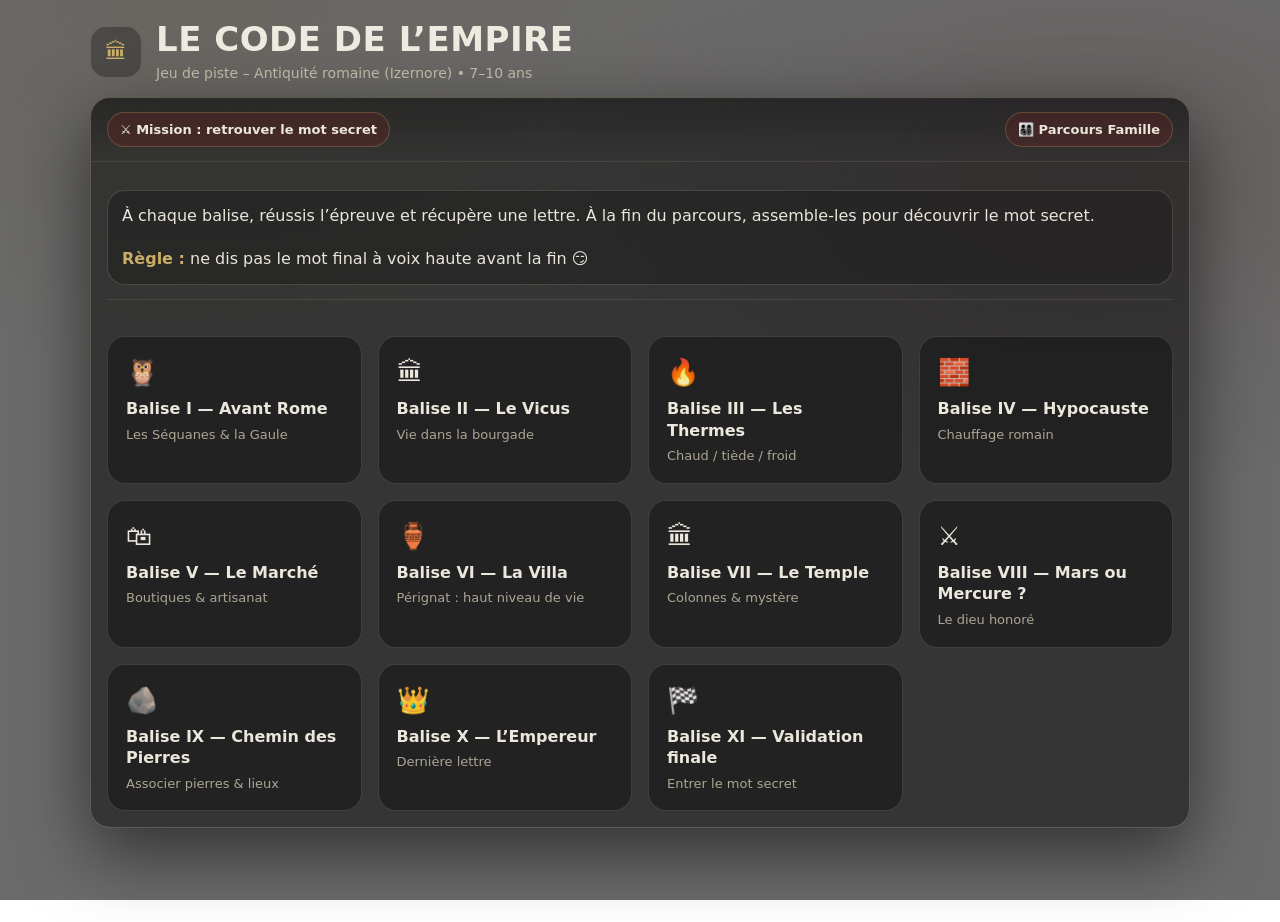
==== index.html @ c2a5b36c "Add files via upload Version 1 jeu de piste Izernore" ====
<!DOCTYPE html>
<html lang="fr">
<head>
<meta charset="UTF-8">
<meta name="viewport" content="width=device-width, initial-scale=1.0">
<title>Le Code de l’Empire — Jeu de piste</title>

<link rel="stylesheet" href="style.css">

</head>

<body class="romanPage">

<div class="wrap">

  <!-- HEADER -->
  <div class="topbar">
    <div class="brand">
      <div class="badge">🏛</div>
      <div>
        <h1>LE CODE DE L’EMPIRE</h1>
        <div class="subtitle">
          Jeu de piste – Antiquité romaine (Izernore) • 7–10 ans
        </div>
      </div>
    </div>
  </div>


  <!-- MISSION CARD -->
  <div class="romanFrame">

    <div class="romanHeader">
      <div class="romanTag">⚔ Mission : retrouver le mot secret</div>
      <div class="romanTag">👨‍👩‍👧‍👦 Parcours Famille</div>
    </div>

    <div class="romanBody">

      <div class="storyCard">
        À chaque balise, réussis l’épreuve et récupère une lettre.
        À la fin du parcours, assemble-les pour découvrir le mot secret.
        <br><br>
        <b>Règle :</b> ne dis pas le mot final à voix haute avant la fin 😏
      </div>

      <div class="hrSoft"></div>

      <!-- GRID BALISES -->
      <div class="baliseGrid">

        <div class="baliseGrid">

  <a href="balise.html?b=1" class="baliseCard"><div class="baliseIcon">🦉</div><div class="baliseTitle">Balise I — Avant Rome</div><div class="baliseDesc">Les Séquanes & la Gaule</div></a>

  <a href="balise.html?b=2" class="baliseCard"><div class="baliseIcon">🏛</div><div class="baliseTitle">Balise II — Le Vicus</div><div class="baliseDesc">Vie dans la bourgade</div></a>

  <a href="balise.html?b=3" class="baliseCard"><div class="baliseIcon">🔥</div><div class="baliseTitle">Balise III — Les Thermes</div><div class="baliseDesc">Chaud / tiède / froid</div></a>

  <a href="balise.html?b=4" class="baliseCard"><div class="baliseIcon">🧱</div><div class="baliseTitle">Balise IV — Hypocauste</div><div class="baliseDesc">Chauffage romain</div></a>

  <a href="balise.html?b=5" class="baliseCard"><div class="baliseIcon">🛍</div><div class="baliseTitle">Balise V — Le Marché</div><div class="baliseDesc">Boutiques & artisanat</div></a>

  <a href="balise.html?b=6" class="baliseCard"><div class="baliseIcon">🏺</div><div class="baliseTitle">Balise VI — La Villa</div><div class="baliseDesc">Pérignat : haut niveau de vie</div></a>

  <a href="balise.html?b=7" class="baliseCard"><div class="baliseIcon">🏛</div><div class="baliseTitle">Balise VII — Le Temple</div><div class="baliseDesc">Colonnes & mystère</div></a>

  <a href="balise.html?b=8" class="baliseCard"><div class="baliseIcon">⚔</div><div class="baliseTitle">Balise VIII — Mars ou Mercure ?</div><div class="baliseDesc">Le dieu honoré</div></a>

  <a href="balise.html?b=9" class="baliseCard"><div class="baliseIcon">🪨</div><div class="baliseTitle">Balise IX — Chemin des Pierres</div><div class="baliseDesc">Associer pierres & lieux</div></a>

  <a href="balise.html?b=10" class="baliseCard"><div class="baliseIcon">👑</div><div class="baliseTitle">Balise X — L’Empereur</div><div class="baliseDesc">Dernière lettre</div></a>

  <a href="balise.html?b=11" class="baliseCard"><div class="baliseIcon">🏁</div><div class="baliseTitle">Balise XI — Validation finale</div><div class="baliseDesc">Entrer le mot secret</div></a>

</div>
        </a>

      </div>

    </div>
  </div>

</div>

</body>
</html>
---- style.css ----
/* =========================================================
   LUD'IZ — Jeu de piste romain (Netlify)
   style.css (COMPLET) — thème parchemin + motifs + UI pro
   Dépendances fichiers :
   - images/bg-parchment.jpg
   - images/motif-grec.png
   ========================================================= */

/* ---------- Reset & base ---------- */
* { box-sizing: border-box; }
html, body { height: 100%; }
body {
  margin: 0;
  font-family: system-ui, -apple-system, Segoe UI, Roboto, Arial, sans-serif;
  line-height: 1.35;
  color: rgba(245, 241, 230, 0.95);
}

/* ---------- Variables ---------- */
:root{
  --text: rgba(245,241,230,.95);
  --muted: rgba(207,199,178,.82);

  --gold: rgba(212,180,106,.95);
  --goldSoft: rgba(212,180,106,.26);

  --line: rgba(242,227,176,.16);
  --lineStrong: rgba(242,227,176,.26);

  --darkA: rgba(0,0,0,.22);
  --darkB: rgba(0,0,0,.32);
  --darkC: rgba(0,0,0,.55);

  --radius: 18px;
  --radius2: 20px;
}

/* ---------- Layout wrappers ---------- */
.wrap{
  width: min(1100px, calc(100% - 28px));
  margin: 22px auto 40px;
}

/* ---------- Top header ---------- */
.topbar{
  margin-bottom: 14px;
}
.brand{
  display:flex;
  align-items:center;
  gap:14px;
}
.badge{
  width: 52px;
  height: 52px;
  border-radius: 16px;
  display:grid;
  place-items:center;
  background: rgba(0,0,0,.28);
  border: 1px solid var(--line);
  color: var(--gold);
  font-size: 22px;
}
h1{
  margin: 0;
  letter-spacing: 0.5px;
  font-size: 34px;
  line-height: 1.05;
}
.subtitle{
  margin-top: 6px;
  color: var(--muted);
  font-size: 14px;
}

/* =========================================================
   THEME ROMAIN PRO (parchemin + frises)
   Applique en mettant : <body class="romanPage">
   ========================================================= */
.romanPage{
  position: relative;
}

/* Fond parchemin (image réelle) + lumière + vignette */
.romanPage::before{
  content:"";
  position: fixed;
  inset: 0;
  background:
    radial-gradient(1000px 620px at 15% 0%, rgba(212,180,106,.16), transparent 60%),
    radial-gradient(900px 520px at 85% 20%, rgba(139,29,29,.12), transparent 60%),
    url("images/bg-parchment.jpg");
  background-size: cover;
  background-position: center;
  filter: saturate(1.06) contrast(1.05);
  z-index: -2;
}
.romanPage::after{
  content:"";
  position: fixed;
  inset: 0;
  background: rgba(0,0,0,.58);
  z-index: -1;
}

/* =========================================================
   Cartes / Containers
   ========================================================= */

/* Frame principal */
.romanFrame{
  border-radius: var(--radius2);
  overflow: hidden;
  border: 1px solid rgba(242,227,176,.22);
  background: rgba(10,10,10,.55);
  box-shadow: 0 24px 70px rgba(0,0,0,.55);
}

/* Header de carte : frise répétée */
.romanHeader{
  padding: 14px 16px;
  display:flex;
  gap: 12px;
  align-items:center;
  justify-content:space-between;
  border-bottom: 1px solid rgba(242,227,176,.14);
  background:
    linear-gradient(180deg, rgba(0,0,0,.22), rgba(0,0,0,0)),
    url("images/motif-grec.png");
  background-size: 420px auto;
  background-repeat: repeat;
  background-position: center;
}

/* Tags header */
.romanTag{
  display:inline-flex;
  gap:10px;
  align-items:center;
  padding:8px 12px;
  border-radius:999px;
  background: rgba(139,29,29,.22);
  border: 1px solid rgba(212,180,106,.26);
  color: rgba(245,241,230,.95);
  font-weight: 800;
  font-size: 13px;
}

/* Body */
.romanBody{
  padding: 16px;
}

/* Photo réelle */
.photoCard{
  border-radius: var(--radius);
  overflow: hidden;
  border: 1px solid var(--line);
  background: rgba(0,0,0,.25);
}
.photoCard img{
  width:100%;
  height: 240px;
  object-fit: cover;
  display:block;
}
@media (max-width: 700px){
  .photoCard img{ height: 190px; }
}

/* “parchemin” interne : texte d’ambiance */
.storyCard{
  margin-top: 12px;
  padding: 14px;
  border-radius: var(--radius);
  background: rgba(0,0,0,.22);
  border: 1px solid var(--line);
  color: rgba(245,241,230,.94);
}
.storyCard b{ color: var(--gold); }

/* Séparateur doux */
.hrSoft{
  height: 1px;
  background: rgba(242,227,176,.12);
  margin: 14px 0;
}

/* Actions row */
.actionsRow{
  display:flex;
  gap:10px;
  flex-wrap:wrap;
  margin-top: 12px;
}

/* Boutons “ghost” */
.btnGhost{
  display:inline-flex;
  gap:10px;
  align-items:center;
  padding:10px 12px;
  border-radius:999px;
  background: rgba(0,0,0,.22);
  border:1px solid var(--line);
  cursor:pointer;
  color: rgba(245,241,230,.95);
  text-decoration:none;
}
.btnGhost:hover{ border-color: rgba(242,227,176,.32); }

/* Choix QCM */
.choiceBtn{
  width:100%;
  text-align:left;
  padding:14px 14px;
  margin:10px 0;
  border-radius: 16px;
  background: rgba(0,0,0,.28);
  border: 1px solid var(--line);
  color: rgba(245,241,230,.95);
  cursor:pointer;
  transition: transform .12s ease, border-color .12s ease;
}
.choiceBtn:hover{
  border-color: rgba(242,227,176,.34);
  transform: translateY(-1px);
}

/* Résultat */
.resultBox{
  margin-top: 14px;
  padding: 14px;
  border-radius: var(--radius);
  background: rgba(0,0,0,.18);
  border: 1px dashed rgba(242,227,176,.22);
}
.smallPro{
  color: var(--muted);
  font-size: 13px;
  line-height: 1.5;
}

/* Letter badge */
.letter{
  display:inline-block;
  padding:6px 10px;
  border-radius:999px;
  background: rgba(139,29,29,.24);
  border: 1px solid rgba(212,180,106,.32);
  color: var(--gold);
  font-weight: 900;
  letter-spacing: 1px;
}

/* Inputs */
input{
  outline: none;
}
input[type="text"], input[type="password"], input[type="search"], input:not([type]){
  width: 100%;
  padding: 14px;
  border-radius: 14px;
  background: rgba(0,0,0,.22);
  border: 1px solid var(--line);
  color: var(--text);
  font-size: 16px;
}
input:focus{
  border-color: rgba(242,227,176,.34);
}

/* Selects */
select{
  width:100%;
  padding:12px;
  border-radius:12px;
  background: rgba(0,0,0,.22);
  border: 1px solid var(--line);
  color: var(--text);
}
select:focus{
  border-color: rgba(242,227,176,.34);
}

/* =========================================================
   Modal (Infos Izernore)
   ========================================================= */
.modalBg{
  position: fixed;
  inset:0;
  background: rgba(0,0,0,.72);
  display:none;
  align-items:center;
  justify-content:center;
  padding: 18px;
  z-index: 999;
}
.modal{
  width: min(900px, 100%);
  border-radius: var(--radius);
  overflow:hidden;
  border: 1px solid rgba(242,227,176,.22);
  background: rgba(12,12,12,.96);
  box-shadow: 0 30px 90px rgba(0,0,0,.7);
}
.modalTop{
  padding: 12px 14px;
  display:flex;
  justify-content:space-between;
  align-items:center;
  border-bottom: 1px solid rgba(242,227,176,.14);
  background:
    linear-gradient(180deg, rgba(0,0,0,.22), rgba(0,0,0,0)),
    url("images/motif-grec.png");
  background-size: 420px auto;
  background-repeat: repeat;
  background-position: center;
}
.modalBody{
  padding: 14px;
  color: rgba(245,241,230,.92);
  line-height: 1.55;
}
.modalBody p{ margin: 0 0 10px; }
.modalClose{
  border:none;
  background: rgba(0,0,0,.25);
  border:1px solid rgba(242,227,176,.18);
  color: rgba(245,241,230,.92);
  padding:8px 10px;
  border-radius: 12px;
  cursor:pointer;
}
.modalClose:hover{ border-color: rgba(242,227,176,.35); }

/* =========================================================
   Animations (feedback)
   ========================================================= */
.shake{ animation: shake .35s; }
@keyframes shake{
  0%,100%{ transform: translateX(0); }
  20%{ transform: translateX(-6px); }
  40%{ transform: translateX(6px); }
  60%{ transform: translateX(-4px); }
  80%{ transform: translateX(4px); }
}
.glow{ animation: glow 1.1s; }
@keyframes glow{
  0%{ box-shadow: 0 0 0 rgba(212,180,106,0); }
  40%{ box-shadow: 0 0 42px rgba(212,180,106,.25); }
  100%{ box-shadow: 0 0 0 rgba(212,180,106,0); }
}

/* ====== ACCUEIL GRID ====== */

.baliseGrid{
  display:grid;
  grid-template-columns: repeat(auto-fit, minmax(240px, 1fr));
  gap:16px;
  margin-top:18px;
}

.baliseCard{
  display:block;
  padding:18px;
  border-radius:18px;
  background: rgba(0,0,0,.35);
  border:1px solid rgba(242,227,176,.15);
  text-decoration:none;
  color:rgba(245,241,230,.95);
  transition: all .15s ease;
}

.baliseCard:hover{
  transform: translateY(-4px);
  border-color: rgba(242,227,176,.35);
  background: rgba(0,0,0,.45);
}

.baliseIcon{
  font-size:26px;
  margin-bottom:8px;
}

.baliseTitle{
  font-weight:800;
  margin-bottom:6px;
}

.baliseDesc{
  font-size:13px;
  color: rgba(207,199,178,.8);
}
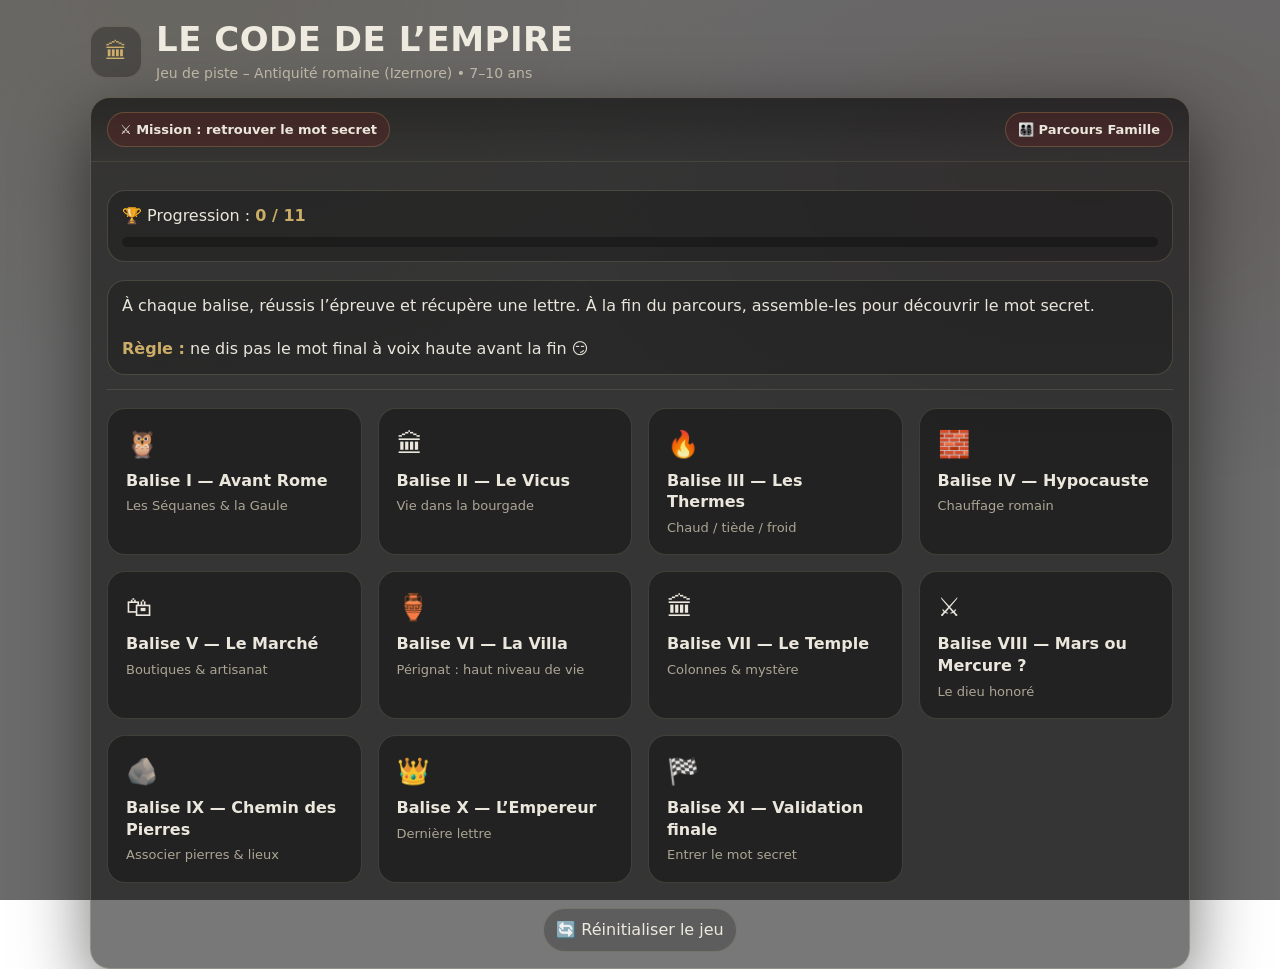
==== commit fc5a2965: "Update index.html" ====
--- a/index.html
+++ b/index.html
@@ -4,9 +4,7 @@
 <meta charset="UTF-8">
 <meta name="viewport" content="width=device-width, initial-scale=1.0">
 <title>Le Code de l’Empire — Jeu de piste</title>
-
 <link rel="stylesheet" href="style.css">
-
 </head>
 
 <body class="romanPage">
@@ -26,8 +24,6 @@
     </div>
   </div>
 
-
-  <!-- MISSION CARD -->
   <div class="romanFrame">
 
     <div class="romanHeader">
@@ -36,6 +32,15 @@
     </div>
 
     <div class="romanBody">
+
+      <!-- PROGRESSION -->
+      <div class="storyCard" style="margin-bottom:18px">
+        🏆 Progression : 
+        <b><span id="progressText">0 / 11</span></b>
+        <div style="margin-top:10px;height:10px;background:rgba(0,0,0,.3);border-radius:20px;overflow:hidden">
+          <div id="progressBar" style="height:100%;width:0%;background:linear-gradient(90deg,gold,orange)"></div>
+        </div>
+      </div>
 
       <div class="storyCard">
         À chaque balise, réussis l’épreuve et récupère une lettre.
@@ -49,39 +54,63 @@
       <!-- GRID BALISES -->
       <div class="baliseGrid">
 
-        <div class="baliseGrid">
+        <a href="balise.html?b=1" class="baliseCard" data-id="1"><div class="baliseIcon">🦉</div><div class="baliseTitle">Balise I — Avant Rome</div><div class="baliseDesc">Les Séquanes & la Gaule</div></a>
 
-  <a href="balise.html?b=1" class="baliseCard"><div class="baliseIcon">🦉</div><div class="baliseTitle">Balise I — Avant Rome</div><div class="baliseDesc">Les Séquanes & la Gaule</div></a>
+        <a href="balise.html?b=2" class="baliseCard" data-id="2"><div class="baliseIcon">🏛</div><div class="baliseTitle">Balise II — Le Vicus</div><div class="baliseDesc">Vie dans la bourgade</div></a>
 
-  <a href="balise.html?b=2" class="baliseCard"><div class="baliseIcon">🏛</div><div class="baliseTitle">Balise II — Le Vicus</div><div class="baliseDesc">Vie dans la bourgade</div></a>
+        <a href="balise.html?b=3" class="baliseCard" data-id="3"><div class="baliseIcon">🔥</div><div class="baliseTitle">Balise III — Les Thermes</div><div class="baliseDesc">Chaud / tiède / froid</div></a>
 
-  <a href="balise.html?b=3" class="baliseCard"><div class="baliseIcon">🔥</div><div class="baliseTitle">Balise III — Les Thermes</div><div class="baliseDesc">Chaud / tiède / froid</div></a>
+        <a href="balise.html?b=4" class="baliseCard" data-id="4"><div class="baliseIcon">🧱</div><div class="baliseTitle">Balise IV — Hypocauste</div><div class="baliseDesc">Chauffage romain</div></a>
 
-  <a href="balise.html?b=4" class="baliseCard"><div class="baliseIcon">🧱</div><div class="baliseTitle">Balise IV — Hypocauste</div><div class="baliseDesc">Chauffage romain</div></a>
+        <a href="balise.html?b=5" class="baliseCard" data-id="5"><div class="baliseIcon">🛍</div><div class="baliseTitle">Balise V — Le Marché</div><div class="baliseDesc">Boutiques & artisanat</div></a>
 
-  <a href="balise.html?b=5" class="baliseCard"><div class="baliseIcon">🛍</div><div class="baliseTitle">Balise V — Le Marché</div><div class="baliseDesc">Boutiques & artisanat</div></a>
+        <a href="balise.html?b=6" class="baliseCard" data-id="6"><div class="baliseIcon">🏺</div><div class="baliseTitle">Balise VI — La Villa</div><div class="baliseDesc">Pérignat : haut niveau de vie</div></a>
 
-  <a href="balise.html?b=6" class="baliseCard"><div class="baliseIcon">🏺</div><div class="baliseTitle">Balise VI — La Villa</div><div class="baliseDesc">Pérignat : haut niveau de vie</div></a>
+        <a href="balise.html?b=7" class="baliseCard" data-id="7"><div class="baliseIcon">🏛</div><div class="baliseTitle">Balise VII — Le Temple</div><div class="baliseDesc">Colonnes & mystère</div></a>
 
-  <a href="balise.html?b=7" class="baliseCard"><div class="baliseIcon">🏛</div><div class="baliseTitle">Balise VII — Le Temple</div><div class="baliseDesc">Colonnes & mystère</div></a>
+        <a href="balise.html?b=8" class="baliseCard" data-id="8"><div class="baliseIcon">⚔</div><div class="baliseTitle">Balise VIII — Mars ou Mercure ?</div><div class="baliseDesc">Le dieu honoré</div></a>
 
-  <a href="balise.html?b=8" class="baliseCard"><div class="baliseIcon">⚔</div><div class="baliseTitle">Balise VIII — Mars ou Mercure ?</div><div class="baliseDesc">Le dieu honoré</div></a>
+        <a href="balise.html?b=9" class="baliseCard" data-id="9"><div class="baliseIcon">🪨</div><div class="baliseTitle">Balise IX — Chemin des Pierres</div><div class="baliseDesc">Associer pierres & lieux</div></a>
 
-  <a href="balise.html?b=9" class="baliseCard"><div class="baliseIcon">🪨</div><div class="baliseTitle">Balise IX — Chemin des Pierres</div><div class="baliseDesc">Associer pierres & lieux</div></a>
+        <a href="balise.html?b=10" class="baliseCard" data-id="10"><div class="baliseIcon">👑</div><div class="baliseTitle">Balise X — L’Empereur</div><div class="baliseDesc">Dernière lettre</div></a>
 
-  <a href="balise.html?b=10" class="baliseCard"><div class="baliseIcon">👑</div><div class="baliseTitle">Balise X — L’Empereur</div><div class="baliseDesc">Dernière lettre</div></a>
+        <a href="balise.html?b=11" class="baliseCard" data-id="11"><div class="baliseIcon">🏁</div><div class="baliseTitle">Balise XI — Validation finale</div><div class="baliseDesc">Entrer le mot secret</div></a>
 
-  <a href="balise.html?b=11" class="baliseCard"><div class="baliseIcon">🏁</div><div class="baliseTitle">Balise XI — Validation finale</div><div class="baliseDesc">Entrer le mot secret</div></a>
+      </div>
 
-</div>
-        </a>
-
+      <div style="margin-top:25px;text-align:center">
+        <div class="btnGhost" onclick="resetGame()">🔄 Réinitialiser le jeu</div>
       </div>
 
     </div>
   </div>
-
 </div>
 
+<script>
+// ---- PROGRESSION ----
+const done = JSON.parse(localStorage.getItem("doneBalises") || "[]");
+const total = 11;
+
+document.getElementById("progressText").textContent = done.length + " / " + total;
+document.getElementById("progressBar").style.width = (done.length/total*100) + "%";
+
+// ---- BALISES VALIDÉES EN DORÉ ----
+document.querySelectorAll(".baliseCard").forEach(card=>{
+  const id = parseInt(card.dataset.id);
+  if(done.includes(id)){
+    card.style.border="2px solid gold";
+    card.style.boxShadow="0 0 20px rgba(212,180,106,.7)";
+  }
+});
+
+// ---- RESET ----
+function resetGame(){
+  if(confirm("Réinitialiser toute la progression ?")){
+    localStorage.removeItem("doneBalises");
+    location.reload();
+  }
+}
+</script>
+
 </body>
-</html>+</html>
--- a/style.css
+++ b/style.css
@@ -1,20 +1,22 @@
 /* =========================================================
-   LUD'IZ — Jeu de piste romain (Netlify)
-   style.css (COMPLET) — thème parchemin + motifs + UI pro
-   Dépendances fichiers :
+   LUD'IZ — Jeu de piste romain
+   style.css (COMPLET) — thème parchemin + frises + UI pro
+   Dépendances :
    - images/bg-parchment.jpg
    - images/motif-grec.png
    ========================================================= */
 
 /* ---------- Reset & base ---------- */
-* { box-sizing: border-box; }
-html, body { height: 100%; }
-body {
-  margin: 0;
+*{ box-sizing:border-box; }
+html,body{ height:100%; }
+body{
+  margin:0;
   font-family: system-ui, -apple-system, Segoe UI, Roboto, Arial, sans-serif;
-  line-height: 1.35;
-  color: rgba(245, 241, 230, 0.95);
-}
+  line-height:1.35;
+  color: rgba(245,241,230,.95);
+}
+img{ max-width:100%; display:block; }
+a{ color: inherit; }
 
 /* ---------- Variables ---------- */
 :root{
@@ -33,6 +35,8 @@
 
   --radius: 18px;
   --radius2: 20px;
+
+  --shadow: 0 24px 70px rgba(0,0,0,.55);
 }
 
 /* ---------- Layout wrappers ---------- */
@@ -42,65 +46,61 @@
 }
 
 /* ---------- Top header ---------- */
-.topbar{
-  margin-bottom: 14px;
-}
+.topbar{ margin-bottom:14px; }
 .brand{
   display:flex;
   align-items:center;
   gap:14px;
 }
 .badge{
-  width: 52px;
-  height: 52px;
-  border-radius: 16px;
+  width:52px;
+  height:52px;
+  border-radius:16px;
   display:grid;
   place-items:center;
   background: rgba(0,0,0,.28);
-  border: 1px solid var(--line);
+  border:1px solid var(--line);
   color: var(--gold);
-  font-size: 22px;
+  font-size:22px;
 }
 h1{
-  margin: 0;
-  letter-spacing: 0.5px;
-  font-size: 34px;
-  line-height: 1.05;
+  margin:0;
+  letter-spacing:.5px;
+  font-size:34px;
+  line-height:1.05;
 }
 .subtitle{
-  margin-top: 6px;
+  margin-top:6px;
   color: var(--muted);
-  font-size: 14px;
+  font-size:14px;
 }
 
 /* =========================================================
    THEME ROMAIN PRO (parchemin + frises)
-   Applique en mettant : <body class="romanPage">
-   ========================================================= */
-.romanPage{
-  position: relative;
-}
-
-/* Fond parchemin (image réelle) + lumière + vignette */
+   Applique : <body class="romanPage">
+   ========================================================= */
+.romanPage{ position:relative; }
+
+/* Fond parchemin + lumière */
 .romanPage::before{
   content:"";
-  position: fixed;
-  inset: 0;
+  position:fixed;
+  inset:0;
   background:
     radial-gradient(1000px 620px at 15% 0%, rgba(212,180,106,.16), transparent 60%),
     radial-gradient(900px 520px at 85% 20%, rgba(139,29,29,.12), transparent 60%),
     url("images/bg-parchment.jpg");
-  background-size: cover;
-  background-position: center;
-  filter: saturate(1.06) contrast(1.05);
-  z-index: -2;
+  background-size:cover;
+  background-position:center;
+  filter:saturate(1.06) contrast(1.05);
+  z-index:-2;
 }
 .romanPage::after{
   content:"";
-  position: fixed;
-  inset: 0;
+  position:fixed;
+  inset:0;
   background: rgba(0,0,0,.58);
-  z-index: -1;
+  z-index:-1;
 }
 
 /* =========================================================
@@ -110,26 +110,26 @@
 /* Frame principal */
 .romanFrame{
   border-radius: var(--radius2);
-  overflow: hidden;
-  border: 1px solid rgba(242,227,176,.22);
+  overflow:hidden;
+  border:1px solid rgba(242,227,176,.22);
   background: rgba(10,10,10,.55);
-  box-shadow: 0 24px 70px rgba(0,0,0,.55);
-}
-
-/* Header de carte : frise répétée */
+  box-shadow: var(--shadow);
+}
+
+/* Header avec frise */
 .romanHeader{
-  padding: 14px 16px;
-  display:flex;
-  gap: 12px;
+  padding:14px 16px;
+  display:flex;
+  gap:12px;
   align-items:center;
   justify-content:space-between;
-  border-bottom: 1px solid rgba(242,227,176,.14);
+  border-bottom:1px solid rgba(242,227,176,.14);
   background:
     linear-gradient(180deg, rgba(0,0,0,.22), rgba(0,0,0,0)),
     url("images/motif-grec.png");
-  background-size: 420px auto;
-  background-repeat: repeat;
-  background-position: center;
+  background-size:420px auto;
+  background-repeat:repeat;
+  background-position:center;
 }
 
 /* Tags header */
@@ -140,50 +140,66 @@
   padding:8px 12px;
   border-radius:999px;
   background: rgba(139,29,29,.22);
-  border: 1px solid rgba(212,180,106,.26);
-  color: rgba(245,241,230,.95);
-  font-weight: 800;
-  font-size: 13px;
+  border:1px solid rgba(212,180,106,.26);
+  color: rgba(245,241,230,.95);
+  font-weight:800;
+  font-size:13px;
 }
 
 /* Body */
-.romanBody{
-  padding: 16px;
-}
-
-/* Photo réelle */
+.romanBody{ padding:16px; }
+
+/* =========================================================
+   PHOTO — FIX PRO portrait/paysage (pas de crop, pas d’étirement)
+   ========================================================= */
 .photoCard{
   border-radius: var(--radius);
-  overflow: hidden;
-  border: 1px solid var(--line);
-  background: rgba(0,0,0,.25);
-}
+  overflow:hidden;
+  border:1px solid var(--line);
+  background:
+    radial-gradient(circle at center, rgba(212,180,106,.12), rgba(0,0,0,.52));
+  display:flex;
+  align-items:center;
+  justify-content:center;
+  padding: 14px;
+  min-height: 280px;
+}
+
+/* L'image garde ses proportions */
 .photoCard img{
-  width:100%;
-  height: 240px;
-  object-fit: cover;
-  display:block;
-}
-@media (max-width: 700px){
-  .photoCard img{ height: 190px; }
-}
-
-/* “parchemin” interne : texte d’ambiance */
+  width:auto;
+  height:auto;
+  max-width:100%;
+  max-height:460px;
+  object-fit:contain;
+  border-radius: 14px;
+  box-shadow: 0 18px 40px rgba(0,0,0,.6);
+}
+
+/* Mobile */
+@media (max-width:700px){
+  .photoCard{ min-height:220px; padding:12px; }
+  .photoCard img{ max-height:320px; }
+}
+
+/* =========================================================
+   “parchemin” interne : texte d’ambiance
+   ========================================================= */
 .storyCard{
-  margin-top: 12px;
-  padding: 14px;
+  margin-top:12px;
+  padding:14px;
   border-radius: var(--radius);
   background: rgba(0,0,0,.22);
-  border: 1px solid var(--line);
+  border:1px solid var(--line);
   color: rgba(245,241,230,.94);
 }
 .storyCard b{ color: var(--gold); }
 
 /* Séparateur doux */
 .hrSoft{
-  height: 1px;
+  height:1px;
   background: rgba(242,227,176,.12);
-  margin: 14px 0;
+  margin:14px 0;
 }
 
 /* Actions row */
@@ -191,10 +207,10 @@
   display:flex;
   gap:10px;
   flex-wrap:wrap;
-  margin-top: 12px;
-}
-
-/* Boutons “ghost” */
+  margin-top:12px;
+}
+
+/* Boutons ghost */
 .btnGhost{
   display:inline-flex;
   gap:10px;
@@ -206,8 +222,13 @@
   cursor:pointer;
   color: rgba(245,241,230,.95);
   text-decoration:none;
-}
-.btnGhost:hover{ border-color: rgba(242,227,176,.32); }
+  transition: transform .12s ease, border-color .12s ease, background .12s ease;
+}
+.btnGhost:hover{
+  border-color: rgba(242,227,176,.32);
+  transform: translateY(-1px);
+  background: rgba(0,0,0,.28);
+}
 
 /* Choix QCM */
 .choiceBtn{
@@ -215,30 +236,31 @@
   text-align:left;
   padding:14px 14px;
   margin:10px 0;
-  border-radius: 16px;
+  border-radius:16px;
   background: rgba(0,0,0,.28);
-  border: 1px solid var(--line);
+  border:1px solid var(--line);
   color: rgba(245,241,230,.95);
   cursor:pointer;
-  transition: transform .12s ease, border-color .12s ease;
+  transition: transform .12s ease, border-color .12s ease, background .12s ease;
 }
 .choiceBtn:hover{
   border-color: rgba(242,227,176,.34);
   transform: translateY(-1px);
+  background: rgba(0,0,0,.34);
 }
 
 /* Résultat */
 .resultBox{
-  margin-top: 14px;
-  padding: 14px;
+  margin-top:14px;
+  padding:14px;
   border-radius: var(--radius);
   background: rgba(0,0,0,.18);
-  border: 1px dashed rgba(242,227,176,.22);
+  border:1px dashed rgba(242,227,176,.22);
 }
 .smallPro{
   color: var(--muted);
-  font-size: 13px;
-  line-height: 1.5;
+  font-size:13px;
+  line-height:1.5;
 }
 
 /* Letter badge */
@@ -247,28 +269,24 @@
   padding:6px 10px;
   border-radius:999px;
   background: rgba(139,29,29,.24);
-  border: 1px solid rgba(212,180,106,.32);
+  border:1px solid rgba(212,180,106,.32);
   color: var(--gold);
-  font-weight: 900;
-  letter-spacing: 1px;
+  font-weight:900;
+  letter-spacing:1px;
 }
 
 /* Inputs */
-input{
-  outline: none;
-}
+input{ outline:none; }
 input[type="text"], input[type="password"], input[type="search"], input:not([type]){
-  width: 100%;
-  padding: 14px;
-  border-radius: 14px;
+  width:100%;
+  padding:14px;
+  border-radius:14px;
   background: rgba(0,0,0,.22);
-  border: 1px solid var(--line);
+  border:1px solid var(--line);
   color: var(--text);
-  font-size: 16px;
-}
-input:focus{
-  border-color: rgba(242,227,176,.34);
-}
+  font-size:16px;
+}
+input:focus{ border-color: rgba(242,227,176,.34); }
 
 /* Selects */
 select{
@@ -276,60 +294,58 @@
   padding:12px;
   border-radius:12px;
   background: rgba(0,0,0,.22);
-  border: 1px solid var(--line);
+  border:1px solid var(--line);
   color: var(--text);
 }
-select:focus{
-  border-color: rgba(242,227,176,.34);
-}
+select:focus{ border-color: rgba(242,227,176,.34); }
 
 /* =========================================================
    Modal (Infos Izernore)
    ========================================================= */
 .modalBg{
-  position: fixed;
+  position:fixed;
   inset:0;
   background: rgba(0,0,0,.72);
   display:none;
   align-items:center;
   justify-content:center;
-  padding: 18px;
-  z-index: 999;
+  padding:18px;
+  z-index:999;
 }
 .modal{
   width: min(900px, 100%);
   border-radius: var(--radius);
   overflow:hidden;
-  border: 1px solid rgba(242,227,176,.22);
+  border:1px solid rgba(242,227,176,.22);
   background: rgba(12,12,12,.96);
   box-shadow: 0 30px 90px rgba(0,0,0,.7);
 }
 .modalTop{
-  padding: 12px 14px;
+  padding:12px 14px;
   display:flex;
   justify-content:space-between;
   align-items:center;
-  border-bottom: 1px solid rgba(242,227,176,.14);
+  border-bottom:1px solid rgba(242,227,176,.14);
   background:
     linear-gradient(180deg, rgba(0,0,0,.22), rgba(0,0,0,0)),
     url("images/motif-grec.png");
-  background-size: 420px auto;
-  background-repeat: repeat;
-  background-position: center;
+  background-size:420px auto;
+  background-repeat:repeat;
+  background-position:center;
 }
 .modalBody{
-  padding: 14px;
+  padding:14px;
   color: rgba(245,241,230,.92);
-  line-height: 1.55;
-}
-.modalBody p{ margin: 0 0 10px; }
+  line-height:1.55;
+}
+.modalBody p{ margin:0 0 10px; }
 .modalClose{
   border:none;
   background: rgba(0,0,0,.25);
   border:1px solid rgba(242,227,176,.18);
   color: rgba(245,241,230,.92);
   padding:8px 10px;
-  border-radius: 12px;
+  border-radius:12px;
   cursor:pointer;
 }
 .modalClose:hover{ border-color: rgba(242,227,176,.35); }
@@ -352,15 +368,15 @@
   100%{ box-shadow: 0 0 0 rgba(212,180,106,0); }
 }
 
-/* ====== ACCUEIL GRID ====== */
-
+/* =========================================================
+   ACCUEIL — GRID BALISES
+   ========================================================= */
 .baliseGrid{
   display:grid;
   grid-template-columns: repeat(auto-fit, minmax(240px, 1fr));
   gap:16px;
   margin-top:18px;
 }
-
 .baliseCard{
   display:block;
   padding:18px;
@@ -368,27 +384,14 @@
   background: rgba(0,0,0,.35);
   border:1px solid rgba(242,227,176,.15);
   text-decoration:none;
-  color:rgba(245,241,230,.95);
-  transition: all .15s ease;
-}
-
+  color: rgba(245,241,230,.95);
+  transition: transform .15s ease, border-color .15s ease, background .15s ease;
+}
 .baliseCard:hover{
   transform: translateY(-4px);
   border-color: rgba(242,227,176,.35);
   background: rgba(0,0,0,.45);
 }
-
-.baliseIcon{
-  font-size:26px;
-  margin-bottom:8px;
-}
-
-.baliseTitle{
-  font-weight:800;
-  margin-bottom:6px;
-}
-
-.baliseDesc{
-  font-size:13px;
-  color: rgba(207,199,178,.8);
-}+.baliseIcon{ font-size:26px; margin-bottom:8px; }
+.baliseTitle{ font-weight:800; margin-bottom:6px; }
+.baliseDesc{ font-size:13px; color: rgba(207,199,178,.8); }
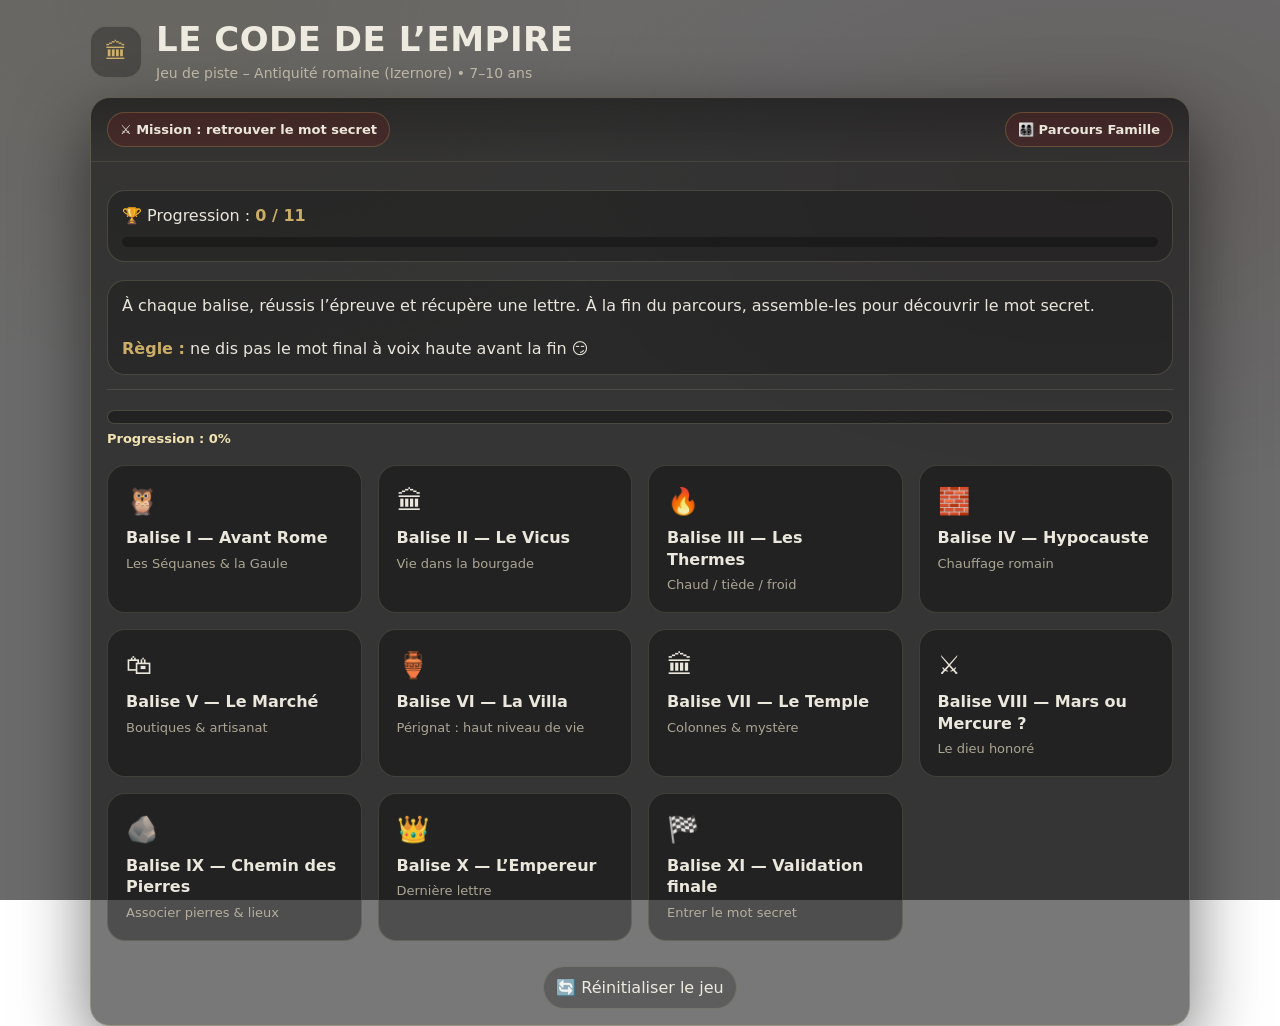
==== commit 6a71947c: "Update index.html" ====
--- a/index.html
+++ b/index.html
@@ -50,6 +50,15 @@
       </div>
 
       <div class="hrSoft"></div>
+
+      <div class="progressWrap">
+  <div class="progressBar">
+    <div class="progressFill" id="progressFill"></div>
+  </div>
+  <div style="margin-top:6px;font-size:13px;color:#f2e3b0;font-weight:700">
+    Progression : <span id="progressText">0%</span>
+  </div>
+</div>
 
       <!-- GRID BALISES -->
       <div class="baliseGrid">
@@ -112,5 +121,30 @@
 }
 </script>
 
+  <script src="game.js"></script>
+
+<script>
+document.addEventListener("DOMContentLoaded", function(){
+
+  const cards = document.querySelectorAll(".baliseCard");
+
+  cards.forEach(card=>{
+    const url = card.getAttribute("href");
+    const match = url.match(/b=(\d+)/);
+    if(!match) return;
+
+    const num = parseInt(match[1],10);
+
+    if(isDone(num)){
+      card.classList.add("done");
+      card.innerHTML += "<div style='margin-top:8px;font-size:12px;color:#f2e3b0;font-weight:900'>✔ Validée</div>";
+    }
+  });
+
+});
+</script>
+
 </body>
 </html>
+
+
--- a/style.css
+++ b/style.css
@@ -395,3 +395,72 @@
 .baliseIcon{ font-size:26px; margin-bottom:8px; }
 .baliseTitle{ font-weight:800; margin-bottom:6px; }
 .baliseDesc{ font-size:13px; color: rgba(207,199,178,.8); }
+
+/* Balise validée */
+.baliseCard.done{
+  border: 2px solid rgba(212,180,106,.9);
+  background: linear-gradient(180deg, rgba(212,180,106,.25), rgba(0,0,0,.45));
+  box-shadow: 0 0 25px rgba(212,180,106,.4);
+  transform: translateY(-2px);
+}
+
+.baliseCard.done .baliseIcon{
+  filter: drop-shadow(0 0 8px rgba(212,180,106,.9));
+}
+
+/* ===== PROGRESSION BAR ===== */
+.progressWrap{
+  margin:20px 0 10px 0;
+}
+
+.progressBar{
+  height:14px;
+  border-radius:999px;
+  background: rgba(0,0,0,.35);
+  border:1px solid rgba(242,227,176,.2);
+  overflow:hidden;
+}
+
+.progressFill{
+  height:100%;
+  width:0%;
+  background: linear-gradient(90deg,#d4b46a,#f2e3b0);
+  box-shadow: 0 0 15px rgba(212,180,106,.6);
+  transition: width .6s ease;
+}
+
+/* ===== BALISE DONE ===== */
+.baliseCard.done{
+  border:2px solid #d4b46a;
+  background: linear-gradient(180deg, rgba(212,180,106,.25), rgba(0,0,0,.45));
+  box-shadow: 0 0 20px rgba(212,180,106,.5);
+}
+
+.baliseCard.done::after{
+  content:"🏆";
+  position:absolute;
+  top:10px;
+  right:14px;
+  font-size:18px;
+}
+
+/* ===== BALISE LOCKED ===== */
+.baliseCard.locked{
+  opacity:.45;
+  pointer-events:none;
+  filter: grayscale(.6);
+}
+
+/* ===== BADGE FINAL ===== */
+.finalBadge{
+  margin-top:20px;
+  padding:18px;
+  text-align:center;
+  border-radius:18px;
+  background: linear-gradient(180deg, rgba(212,180,106,.25), rgba(0,0,0,.6));
+  border:2px solid #d4b46a;
+  font-weight:900;
+  font-size:20px;
+  box-shadow:0 0 30px rgba(212,180,106,.6);
+}
+
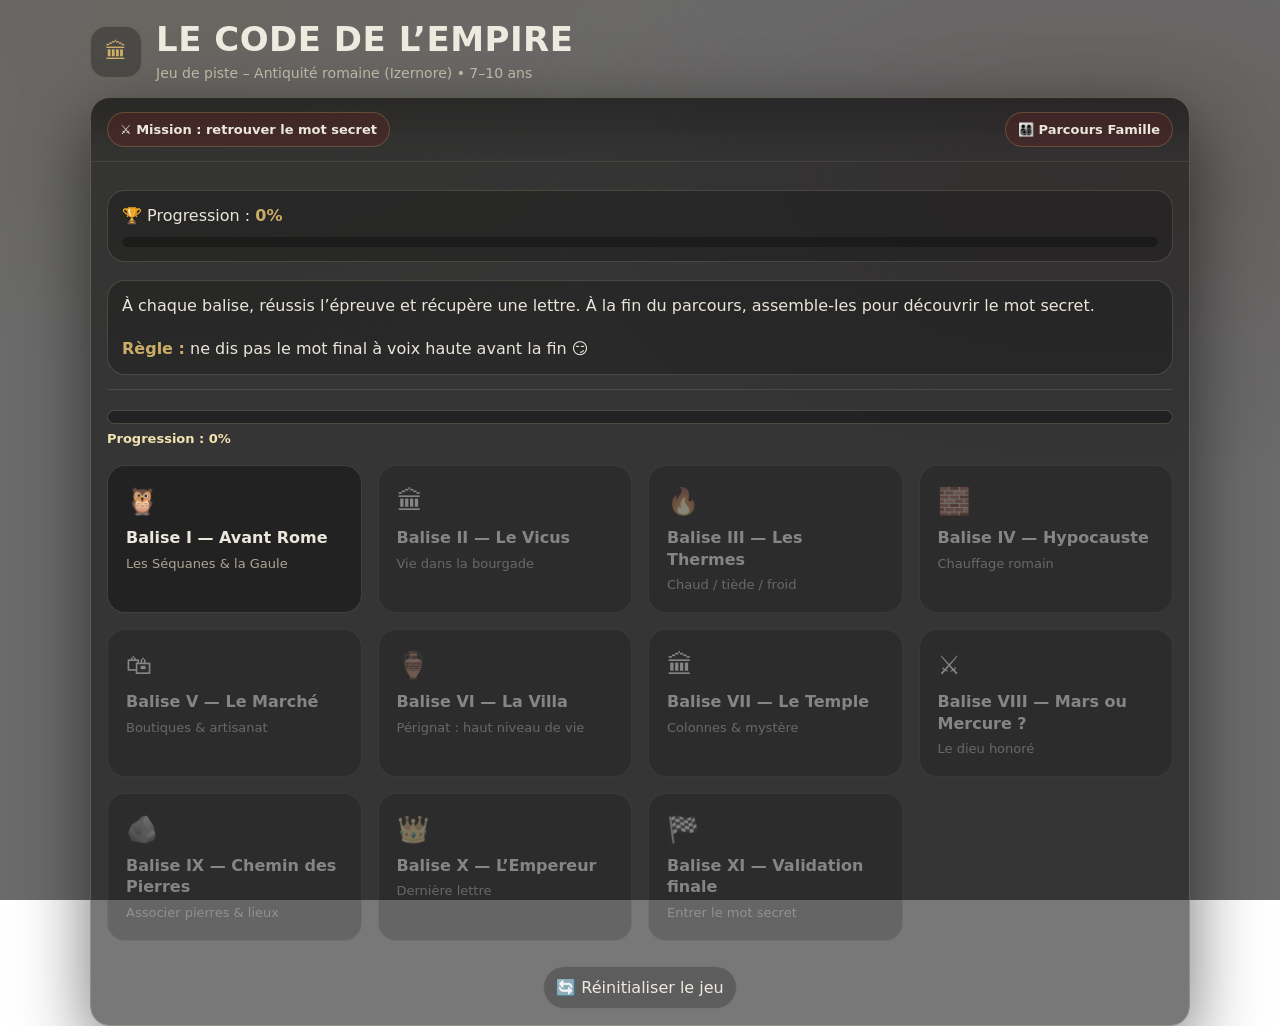
==== commit 774dac92: "Update index.html" ====
--- a/index.html
+++ b/index.html
@@ -144,7 +144,61 @@
 });
 </script>
 
+  <script src="game.js"></script>
+
+<script>
+document.addEventListener("DOMContentLoaded", function(){
+
+  const totalBalises = 11;
+  let doneCount = 0;
+
+  const cards = document.querySelectorAll(".baliseCard");
+
+  cards.forEach(card=>{
+    const url = card.getAttribute("href");
+    const match = url.match(/b=(\d+)/);
+    if(!match) return;
+
+    const num = parseInt(match[1],10);
+
+    if(isDone(num)){
+      card.classList.add("done");
+      doneCount++;
+    }
+  });
+
+  /* ===== PROGRESSION ===== */
+  const percent = Math.round((doneCount / totalBalises) * 100);
+  document.getElementById("progressFill").style.width = percent + "%";
+  document.getElementById("progressText").textContent = percent + "%";
+
+  /* ===== VERROUILLAGE ORDRE ===== */
+  let maxUnlocked = doneCount + 1;
+
+  cards.forEach(card=>{
+    const url = card.getAttribute("href");
+    const match = url.match(/b=(\d+)/);
+    if(!match) return;
+    const num = parseInt(match[1],10);
+
+    if(num > maxUnlocked){
+      card.classList.add("locked");
+    }
+  });
+
+  /* ===== BADGE FINAL ===== */
+  if(doneCount === totalBalises){
+    const badge = document.createElement("div");
+    badge.className = "finalBadge";
+    badge.innerHTML = "🎖 Explorateur Romain — Mission accomplie !";
+    document.querySelector(".wrap").appendChild(badge);
+  }
+
+});
+</script>
+
 </body>
 </html>
 
 
+
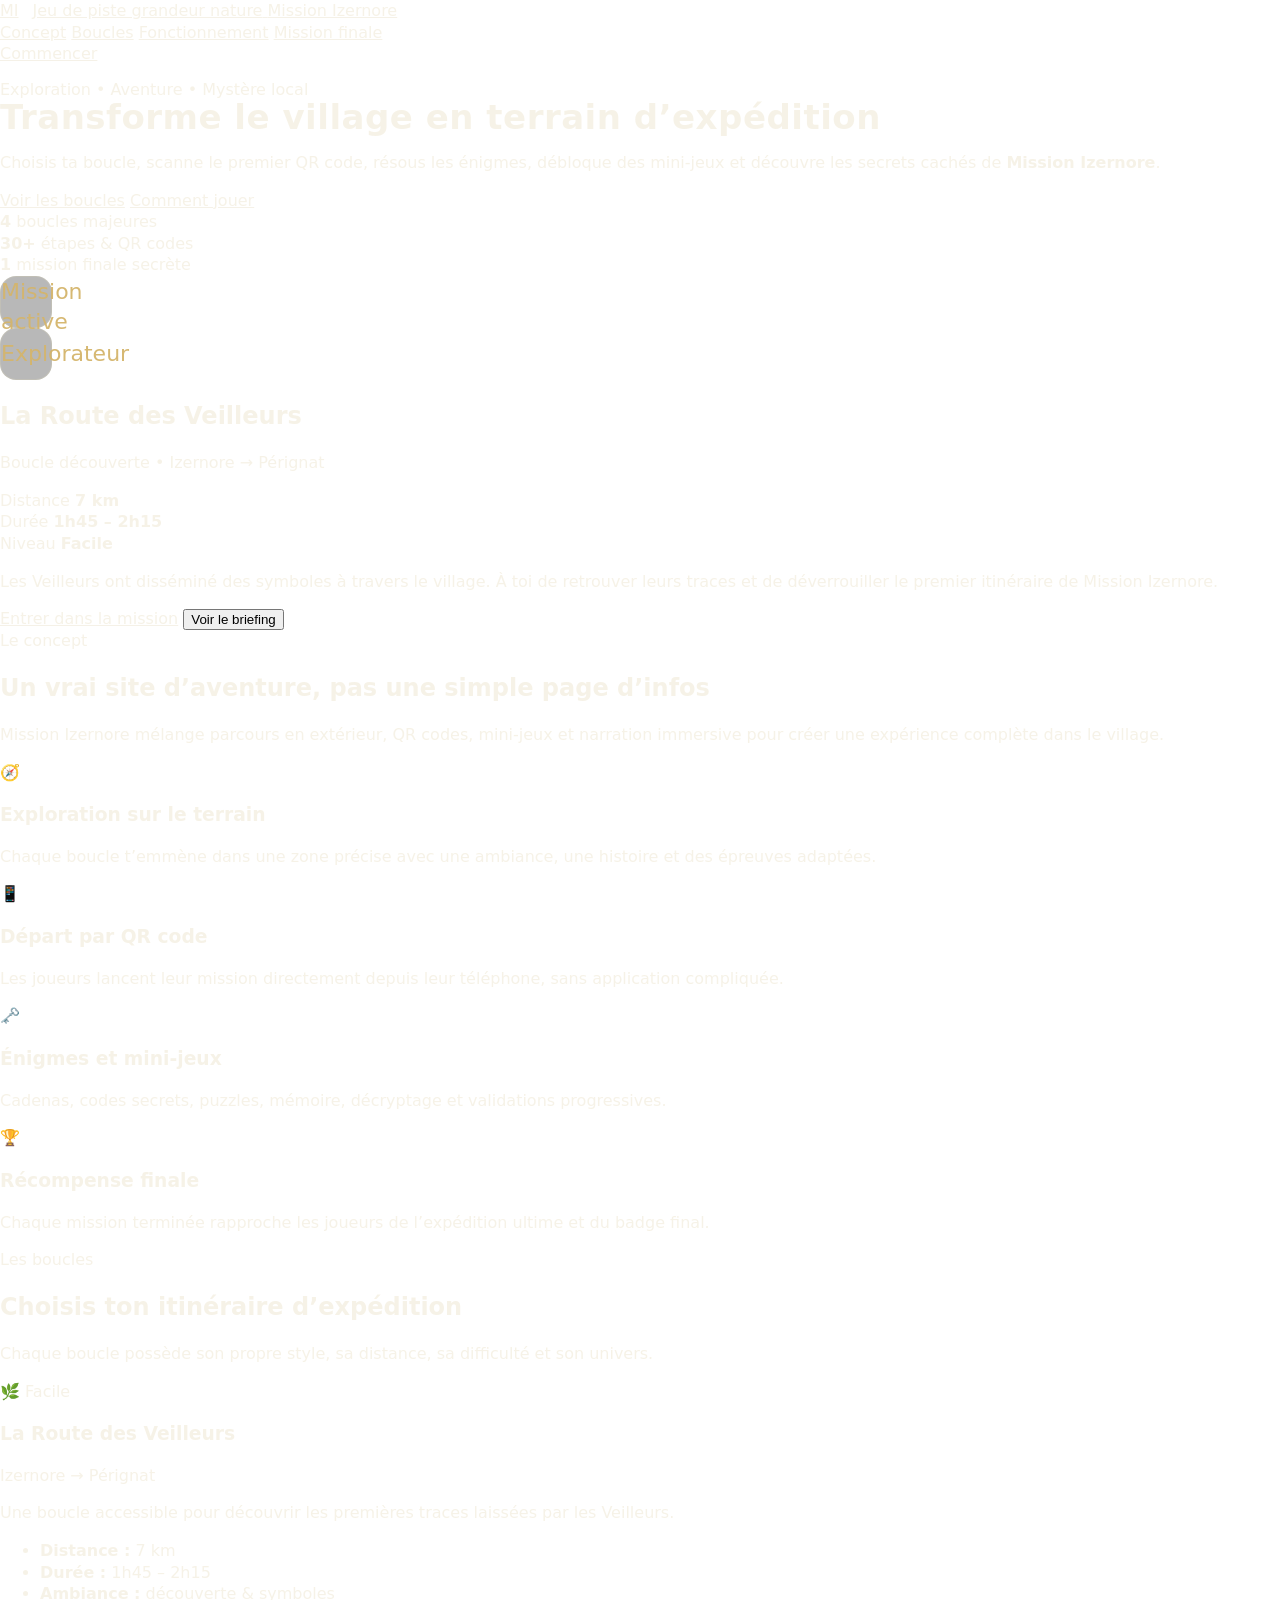
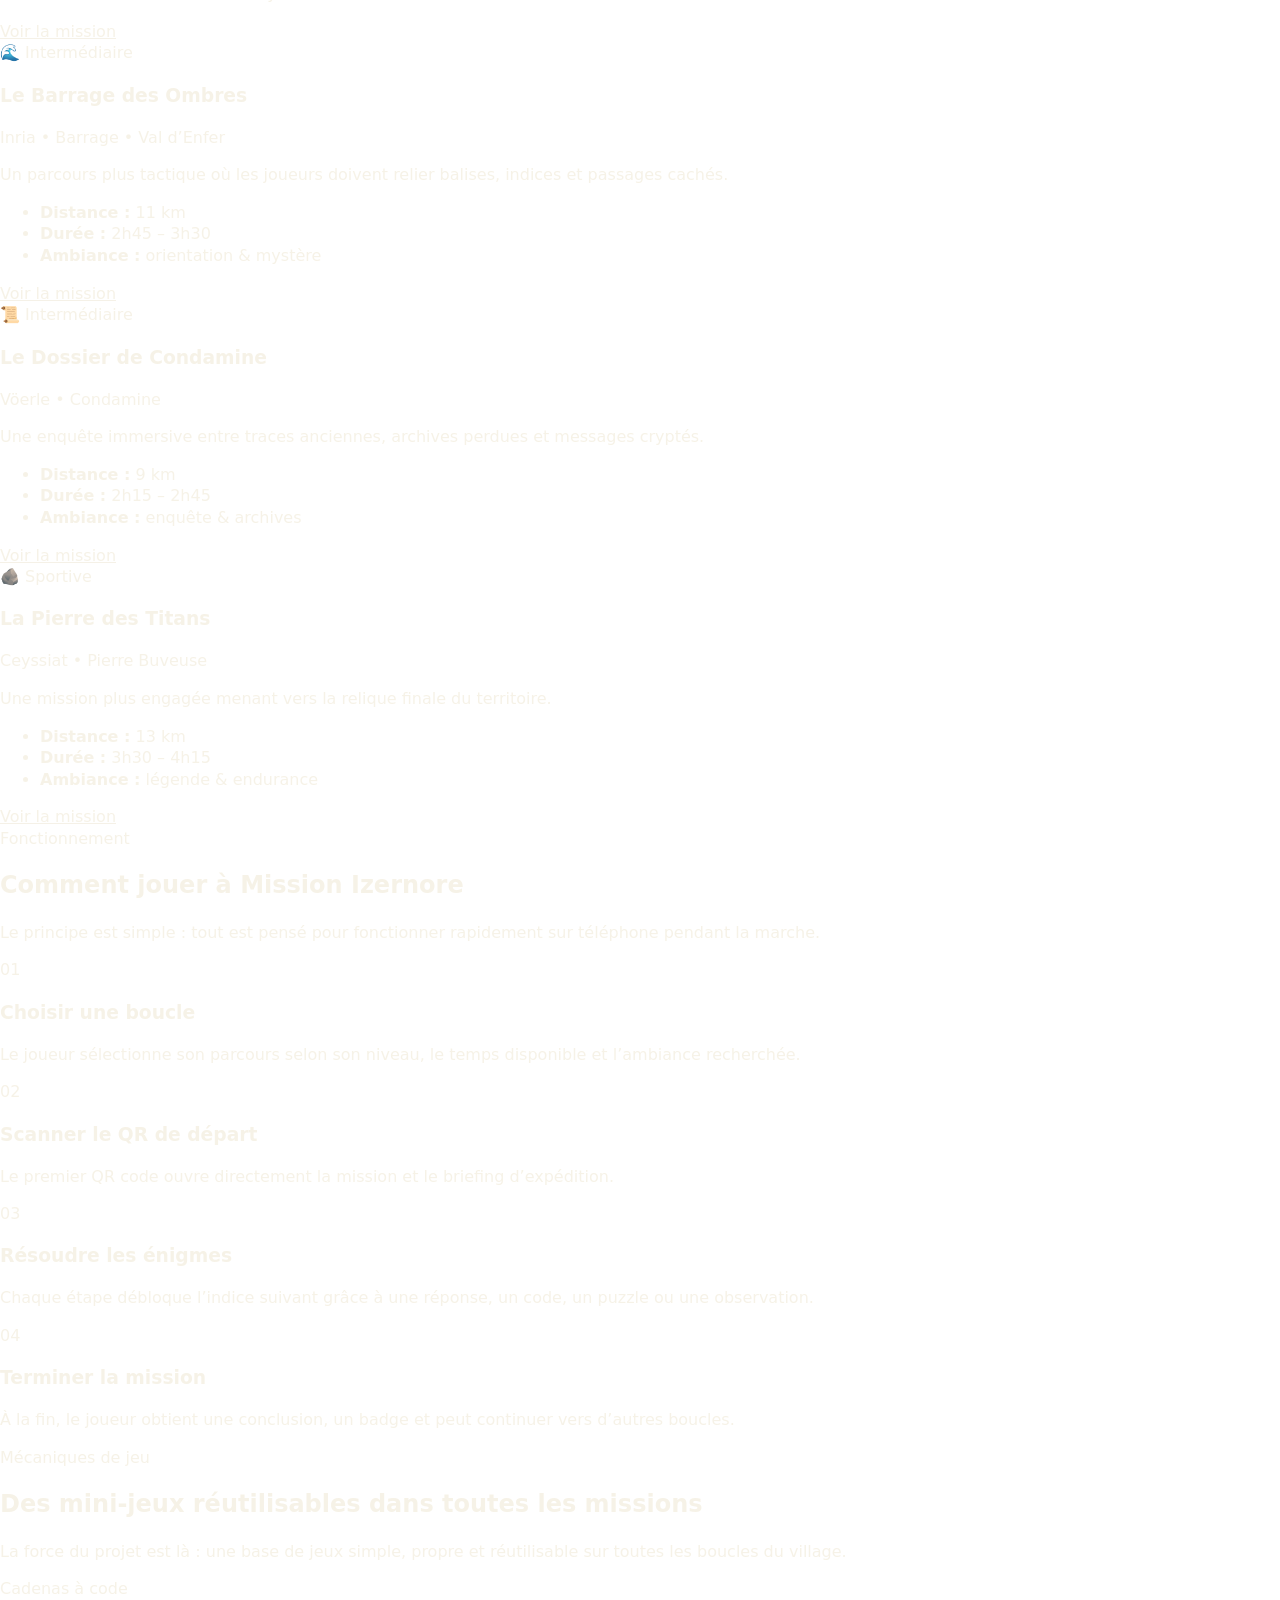
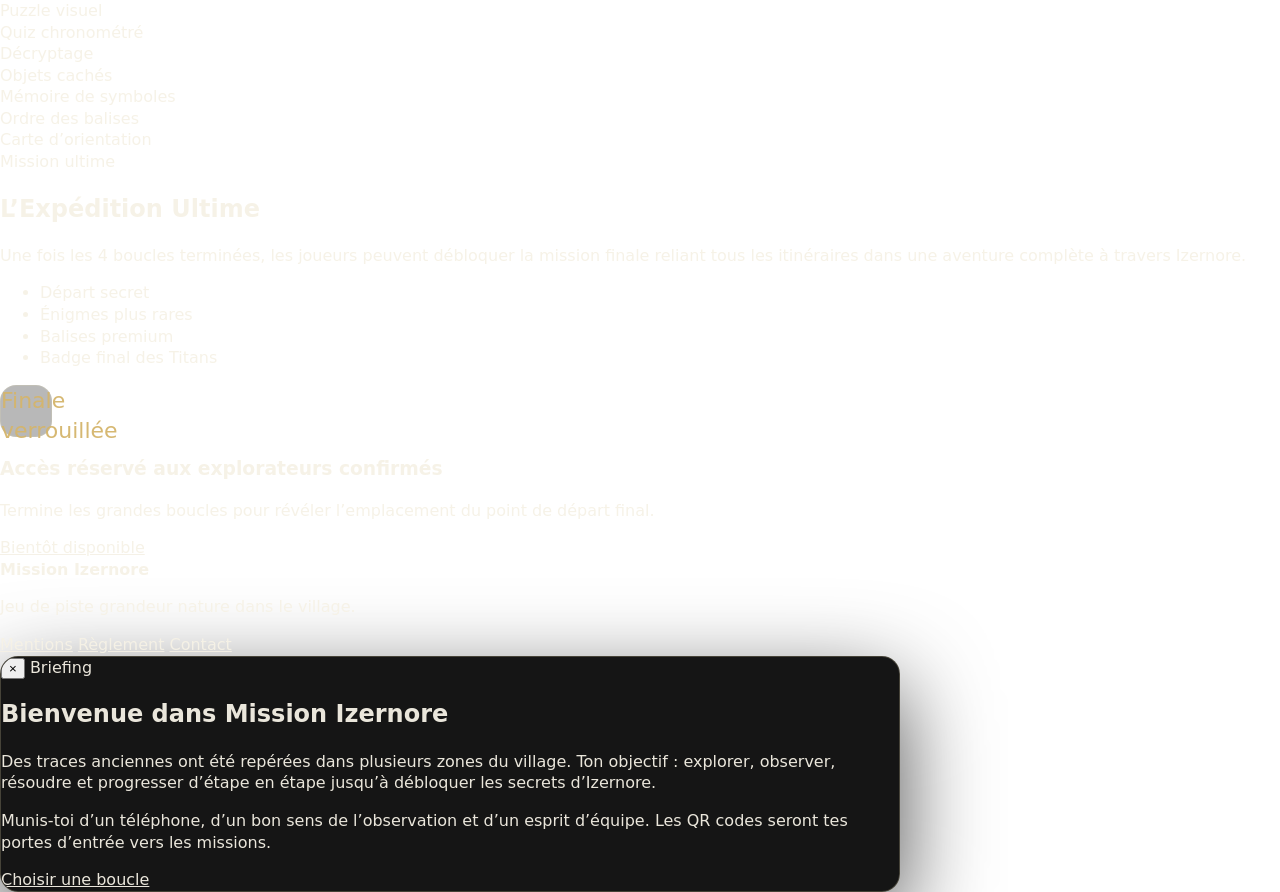
==== commit c35d3f37: "Update index.html" ====
--- a/index.html
+++ b/index.html
@@ -1,204 +1,412 @@
 <!DOCTYPE html>
 <html lang="fr">
 <head>
-<meta charset="UTF-8">
-<meta name="viewport" content="width=device-width, initial-scale=1.0">
-<title>Le Code de l’Empire — Jeu de piste</title>
-<link rel="stylesheet" href="style.css">
+  <meta charset="UTF-8" />
+  <meta name="viewport" content="width=device-width, initial-scale=1.0" />
+  <title>Mission Izernore | Jeu de piste grandeur nature</title>
+  <meta
+    name="description"
+    content="Mission Izernore est un jeu de piste grandeur nature dans le village avec boucles d'aventure, QR codes, énigmes et mini-jeux."
+  />
+  <link rel="stylesheet" href="style.css" />
 </head>
-
-<body class="romanPage">
-
-<div class="wrap">
-
-  <!-- HEADER -->
-  <div class="topbar">
-    <div class="brand">
-      <div class="badge">🏛</div>
+<body>
+  <div class="site-bg"></div>
+
+  <header class="topbar">
+    <div class="container topbar-inner">
+      <a href="index.html" class="brand">
+        <div class="brand-logo">MI</div>
+        <div class="brand-text">
+          <span class="brand-subtitle">Jeu de piste grandeur nature</span>
+          <span class="brand-title">Mission Izernore</span>
+        </div>
+      </a>
+
+      <nav class="main-nav">
+        <a href="#concept">Concept</a>
+        <a href="#boucles">Boucles</a>
+        <a href="#fonctionnement">Fonctionnement</a>
+        <a href="#finale">Mission finale</a>
+      </nav>
+
+      <a href="#boucles" class="btn btn-gold">Commencer</a>
+    </div>
+  </header>
+
+  <main>
+    <!-- HERO -->
+    <section class="hero">
+      <div class="container hero-grid">
+        <div class="hero-content">
+          <div class="eyebrow">Exploration • Aventure • Mystère local</div>
+
+          <h1>
+            Transforme le village en
+            <span>terrain d’expédition</span>
+          </h1>
+
+          <p class="hero-text">
+            Choisis ta boucle, scanne le premier QR code, résous les énigmes,
+            débloque des mini-jeux et découvre les secrets cachés de
+            <strong>Mission Izernore</strong>.
+          </p>
+
+          <div class="hero-actions">
+            <a href="#boucles" class="btn btn-gold">Voir les boucles</a>
+            <a href="#fonctionnement" class="btn btn-stone">Comment jouer</a>
+          </div>
+
+          <div class="hero-stats">
+            <div class="stat-card">
+              <strong>4</strong>
+              <span>boucles majeures</span>
+            </div>
+            <div class="stat-card">
+              <strong>30+</strong>
+              <span>étapes & QR codes</span>
+            </div>
+            <div class="stat-card">
+              <strong>1</strong>
+              <span>mission finale secrète</span>
+            </div>
+          </div>
+        </div>
+
+        <div class="hero-panel">
+          <div class="mission-card">
+            <div class="mission-card-top">
+              <span class="badge badge-gold">Mission active</span>
+              <span class="badge badge-green">Explorateur</span>
+            </div>
+
+            <h2>La Route des Veilleurs</h2>
+            <p class="mission-subtitle">Boucle découverte • Izernore → Pérignat</p>
+
+            <div class="mission-meta">
+              <div>
+                <span class="meta-label">Distance</span>
+                <strong>7 km</strong>
+              </div>
+              <div>
+                <span class="meta-label">Durée</span>
+                <strong>1h45 – 2h15</strong>
+              </div>
+              <div>
+                <span class="meta-label">Niveau</span>
+                <strong>Facile</strong>
+              </div>
+            </div>
+
+            <p class="mission-description">
+              Les Veilleurs ont disséminé des symboles à travers le village.
+              À toi de retrouver leurs traces et de déverrouiller le premier
+              itinéraire de Mission Izernore.
+            </p>
+
+            <div class="mission-card-actions">
+              <a href="boucles/veilleurs.html" class="btn btn-gold">Entrer dans la mission</a>
+              <button type="button" class="btn btn-outline" id="openIntroBtn">
+                Voir le briefing
+              </button>
+            </div>
+          </div>
+        </div>
+      </div>
+    </section>
+
+    <!-- CONCEPT -->
+    <section id="concept" class="section">
+      <div class="container">
+        <div class="section-heading">
+          <span class="section-tag">Le concept</span>
+          <h2>Un vrai site d’aventure, pas une simple page d’infos</h2>
+          <p>
+            Mission Izernore mélange parcours en extérieur, QR codes,
+            mini-jeux et narration immersive pour créer une expérience
+            complète dans le village.
+          </p>
+        </div>
+
+        <div class="feature-grid">
+          <article class="feature-card">
+            <div class="feature-icon">🧭</div>
+            <h3>Exploration sur le terrain</h3>
+            <p>
+              Chaque boucle t’emmène dans une zone précise avec une ambiance,
+              une histoire et des épreuves adaptées.
+            </p>
+          </article>
+
+          <article class="feature-card">
+            <div class="feature-icon">📱</div>
+            <h3>Départ par QR code</h3>
+            <p>
+              Les joueurs lancent leur mission directement depuis leur
+              téléphone, sans application compliquée.
+            </p>
+          </article>
+
+          <article class="feature-card">
+            <div class="feature-icon">🗝️</div>
+            <h3>Énigmes et mini-jeux</h3>
+            <p>
+              Cadenas, codes secrets, puzzles, mémoire, décryptage et
+              validations progressives.
+            </p>
+          </article>
+
+          <article class="feature-card">
+            <div class="feature-icon">🏆</div>
+            <h3>Récompense finale</h3>
+            <p>
+              Chaque mission terminée rapproche les joueurs de l’expédition
+              ultime et du badge final.
+            </p>
+          </article>
+        </div>
+      </div>
+    </section>
+
+    <!-- BOUCLES -->
+    <section id="boucles" class="section section-dark">
+      <div class="container">
+        <div class="section-heading">
+          <span class="section-tag">Les boucles</span>
+          <h2>Choisis ton itinéraire d’expédition</h2>
+          <p>
+            Chaque boucle possède son propre style, sa distance, sa difficulté
+            et son univers.
+          </p>
+        </div>
+
+        <div class="loops-grid">
+          <article class="loop-card">
+            <div class="loop-top">
+              <span class="loop-icon">🌿</span>
+              <span class="difficulty easy">Facile</span>
+            </div>
+            <h3>La Route des Veilleurs</h3>
+            <p class="loop-subtitle">Izernore → Pérignat</p>
+            <p>
+              Une boucle accessible pour découvrir les premières traces
+              laissées par les Veilleurs.
+            </p>
+            <ul class="loop-infos">
+              <li><strong>Distance :</strong> 7 km</li>
+              <li><strong>Durée :</strong> 1h45 – 2h15</li>
+              <li><strong>Ambiance :</strong> découverte & symboles</li>
+            </ul>
+            <a href="boucles/veilleurs.html" class="btn btn-stone full">Voir la mission</a>
+          </article>
+
+          <article class="loop-card">
+            <div class="loop-top">
+              <span class="loop-icon">🌊</span>
+              <span class="difficulty medium">Intermédiaire</span>
+            </div>
+            <h3>Le Barrage des Ombres</h3>
+            <p class="loop-subtitle">Inria • Barrage • Val d’Enfer</p>
+            <p>
+              Un parcours plus tactique où les joueurs doivent relier balises,
+              indices et passages cachés.
+            </p>
+            <ul class="loop-infos">
+              <li><strong>Distance :</strong> 11 km</li>
+              <li><strong>Durée :</strong> 2h45 – 3h30</li>
+              <li><strong>Ambiance :</strong> orientation & mystère</li>
+            </ul>
+            <a href="boucles/barrage-ombres.html" class="btn btn-stone full">Voir la mission</a>
+          </article>
+
+          <article class="loop-card">
+            <div class="loop-top">
+              <span class="loop-icon">📜</span>
+              <span class="difficulty medium">Intermédiaire</span>
+            </div>
+            <h3>Le Dossier de Condamine</h3>
+            <p class="loop-subtitle">Vöerle • Condamine</p>
+            <p>
+              Une enquête immersive entre traces anciennes, archives perdues
+              et messages cryptés.
+            </p>
+            <ul class="loop-infos">
+              <li><strong>Distance :</strong> 9 km</li>
+              <li><strong>Durée :</strong> 2h15 – 2h45</li>
+              <li><strong>Ambiance :</strong> enquête & archives</li>
+            </ul>
+            <a href="boucles/dossier-condamine.html" class="btn btn-stone full">Voir la mission</a>
+          </article>
+
+          <article class="loop-card">
+            <div class="loop-top">
+              <span class="loop-icon">🪨</span>
+              <span class="difficulty hard">Sportive</span>
+            </div>
+            <h3>La Pierre des Titans</h3>
+            <p class="loop-subtitle">Ceyssiat • Pierre Buveuse</p>
+            <p>
+              Une mission plus engagée menant vers la relique finale du
+              territoire.
+            </p>
+            <ul class="loop-infos">
+              <li><strong>Distance :</strong> 13 km</li>
+              <li><strong>Durée :</strong> 3h30 – 4h15</li>
+              <li><strong>Ambiance :</strong> légende & endurance</li>
+            </ul>
+            <a href="boucles/pierre-titans.html" class="btn btn-stone full">Voir la mission</a>
+          </article>
+        </div>
+      </div>
+    </section>
+
+    <!-- FONCTIONNEMENT -->
+    <section id="fonctionnement" class="section">
+      <div class="container">
+        <div class="section-heading">
+          <span class="section-tag">Fonctionnement</span>
+          <h2>Comment jouer à Mission Izernore</h2>
+          <p>
+            Le principe est simple : tout est pensé pour fonctionner
+            rapidement sur téléphone pendant la marche.
+          </p>
+        </div>
+
+        <div class="steps-grid">
+          <article class="step-card">
+            <span class="step-number">01</span>
+            <h3>Choisir une boucle</h3>
+            <p>
+              Le joueur sélectionne son parcours selon son niveau, le temps
+              disponible et l’ambiance recherchée.
+            </p>
+          </article>
+
+          <article class="step-card">
+            <span class="step-number">02</span>
+            <h3>Scanner le QR de départ</h3>
+            <p>
+              Le premier QR code ouvre directement la mission et le briefing
+              d’expédition.
+            </p>
+          </article>
+
+          <article class="step-card">
+            <span class="step-number">03</span>
+            <h3>Résoudre les énigmes</h3>
+            <p>
+              Chaque étape débloque l’indice suivant grâce à une réponse, un
+              code, un puzzle ou une observation.
+            </p>
+          </article>
+
+          <article class="step-card">
+            <span class="step-number">04</span>
+            <h3>Terminer la mission</h3>
+            <p>
+              À la fin, le joueur obtient une conclusion, un badge et peut
+              continuer vers d’autres boucles.
+            </p>
+          </article>
+        </div>
+      </div>
+    </section>
+
+    <!-- MINI JEUX -->
+    <section class="section section-dark">
+      <div class="container">
+        <div class="section-heading">
+          <span class="section-tag">Mécaniques de jeu</span>
+          <h2>Des mini-jeux réutilisables dans toutes les missions</h2>
+          <p>
+            La force du projet est là : une base de jeux simple, propre et
+            réutilisable sur toutes les boucles du village.
+          </p>
+        </div>
+
+        <div class="games-list">
+          <div class="game-pill">Cadenas à code</div>
+          <div class="game-pill">Puzzle visuel</div>
+          <div class="game-pill">Quiz chronométré</div>
+          <div class="game-pill">Décryptage</div>
+          <div class="game-pill">Objets cachés</div>
+          <div class="game-pill">Mémoire de symboles</div>
+          <div class="game-pill">Ordre des balises</div>
+          <div class="game-pill">Carte d’orientation</div>
+        </div>
+      </div>
+    </section>
+
+    <!-- MISSION FINALE -->
+    <section id="finale" class="section final-section">
+      <div class="container final-grid">
+        <div>
+          <span class="section-tag">Mission ultime</span>
+          <h2>L’Expédition Ultime</h2>
+          <p>
+            Une fois les 4 boucles terminées, les joueurs peuvent débloquer la
+            mission finale reliant tous les itinéraires dans une aventure
+            complète à travers Izernore.
+          </p>
+
+          <ul class="final-list">
+            <li>Départ secret</li>
+            <li>Énigmes plus rares</li>
+            <li>Balises premium</li>
+            <li>Badge final des Titans</li>
+          </ul>
+        </div>
+
+        <div class="final-card">
+          <div class="final-card-inner">
+            <span class="badge badge-gold">Finale verrouillée</span>
+            <h3>Accès réservé aux explorateurs confirmés</h3>
+            <p>
+              Termine les grandes boucles pour révéler l’emplacement du point
+              de départ final.
+            </p>
+            <a href="#" class="btn btn-gold disabled-link">Bientôt disponible</a>
+          </div>
+        </div>
+      </div>
+    </section>
+  </main>
+
+  <footer class="footer">
+    <div class="container footer-inner">
       <div>
-        <h1>LE CODE DE L’EMPIRE</h1>
-        <div class="subtitle">
-          Jeu de piste – Antiquité romaine (Izernore) • 7–10 ans
-        </div>
-      </div>
+        <strong>Mission Izernore</strong>
+        <p>Jeu de piste grandeur nature dans le village.</p>
+      </div>
+
+      <div class="footer-links">
+        <a href="#">Mentions</a>
+        <a href="#">Règlement</a>
+        <a href="#">Contact</a>
+      </div>
+    </div>
+  </footer>
+
+  <!-- MODAL BRIEFING -->
+  <div class="modal" id="introModal" aria-hidden="true">
+    <div class="modal-overlay" id="closeIntroOverlay"></div>
+    <div class="modal-box" role="dialog" aria-modal="true" aria-labelledby="introTitle">
+      <button class="modal-close" id="closeIntroBtn" aria-label="Fermer">×</button>
+      <span class="section-tag">Briefing</span>
+      <h2 id="introTitle">Bienvenue dans Mission Izernore</h2>
+      <p>
+        Des traces anciennes ont été repérées dans plusieurs zones du village.
+        Ton objectif : explorer, observer, résoudre et progresser d’étape en
+        étape jusqu’à débloquer les secrets d’Izernore.
+      </p>
+      <p>
+        Munis-toi d’un téléphone, d’un bon sens de l’observation et d’un esprit
+        d’équipe. Les QR codes seront tes portes d’entrée vers les missions.
+      </p>
+      <a href="#boucles" class="btn btn-gold" id="modalStartBtn">Choisir une boucle</a>
     </div>
   </div>
 
-  <div class="romanFrame">
-
-    <div class="romanHeader">
-      <div class="romanTag">⚔ Mission : retrouver le mot secret</div>
-      <div class="romanTag">👨‍👩‍👧‍👦 Parcours Famille</div>
-    </div>
-
-    <div class="romanBody">
-
-      <!-- PROGRESSION -->
-      <div class="storyCard" style="margin-bottom:18px">
-        🏆 Progression : 
-        <b><span id="progressText">0 / 11</span></b>
-        <div style="margin-top:10px;height:10px;background:rgba(0,0,0,.3);border-radius:20px;overflow:hidden">
-          <div id="progressBar" style="height:100%;width:0%;background:linear-gradient(90deg,gold,orange)"></div>
-        </div>
-      </div>
-
-      <div class="storyCard">
-        À chaque balise, réussis l’épreuve et récupère une lettre.
-        À la fin du parcours, assemble-les pour découvrir le mot secret.
-        <br><br>
-        <b>Règle :</b> ne dis pas le mot final à voix haute avant la fin 😏
-      </div>
-
-      <div class="hrSoft"></div>
-
-      <div class="progressWrap">
-  <div class="progressBar">
-    <div class="progressFill" id="progressFill"></div>
-  </div>
-  <div style="margin-top:6px;font-size:13px;color:#f2e3b0;font-weight:700">
-    Progression : <span id="progressText">0%</span>
-  </div>
-</div>
-
-      <!-- GRID BALISES -->
-      <div class="baliseGrid">
-
-        <a href="balise.html?b=1" class="baliseCard" data-id="1"><div class="baliseIcon">🦉</div><div class="baliseTitle">Balise I — Avant Rome</div><div class="baliseDesc">Les Séquanes & la Gaule</div></a>
-
-        <a href="balise.html?b=2" class="baliseCard" data-id="2"><div class="baliseIcon">🏛</div><div class="baliseTitle">Balise II — Le Vicus</div><div class="baliseDesc">Vie dans la bourgade</div></a>
-
-        <a href="balise.html?b=3" class="baliseCard" data-id="3"><div class="baliseIcon">🔥</div><div class="baliseTitle">Balise III — Les Thermes</div><div class="baliseDesc">Chaud / tiède / froid</div></a>
-
-        <a href="balise.html?b=4" class="baliseCard" data-id="4"><div class="baliseIcon">🧱</div><div class="baliseTitle">Balise IV — Hypocauste</div><div class="baliseDesc">Chauffage romain</div></a>
-
-        <a href="balise.html?b=5" class="baliseCard" data-id="5"><div class="baliseIcon">🛍</div><div class="baliseTitle">Balise V — Le Marché</div><div class="baliseDesc">Boutiques & artisanat</div></a>
-
-        <a href="balise.html?b=6" class="baliseCard" data-id="6"><div class="baliseIcon">🏺</div><div class="baliseTitle">Balise VI — La Villa</div><div class="baliseDesc">Pérignat : haut niveau de vie</div></a>
-
-        <a href="balise.html?b=7" class="baliseCard" data-id="7"><div class="baliseIcon">🏛</div><div class="baliseTitle">Balise VII — Le Temple</div><div class="baliseDesc">Colonnes & mystère</div></a>
-
-        <a href="balise.html?b=8" class="baliseCard" data-id="8"><div class="baliseIcon">⚔</div><div class="baliseTitle">Balise VIII — Mars ou Mercure ?</div><div class="baliseDesc">Le dieu honoré</div></a>
-
-        <a href="balise.html?b=9" class="baliseCard" data-id="9"><div class="baliseIcon">🪨</div><div class="baliseTitle">Balise IX — Chemin des Pierres</div><div class="baliseDesc">Associer pierres & lieux</div></a>
-
-        <a href="balise.html?b=10" class="baliseCard" data-id="10"><div class="baliseIcon">👑</div><div class="baliseTitle">Balise X — L’Empereur</div><div class="baliseDesc">Dernière lettre</div></a>
-
-        <a href="balise.html?b=11" class="baliseCard" data-id="11"><div class="baliseIcon">🏁</div><div class="baliseTitle">Balise XI — Validation finale</div><div class="baliseDesc">Entrer le mot secret</div></a>
-
-      </div>
-
-      <div style="margin-top:25px;text-align:center">
-        <div class="btnGhost" onclick="resetGame()">🔄 Réinitialiser le jeu</div>
-      </div>
-
-    </div>
-  </div>
-</div>
-
-<script>
-// ---- PROGRESSION ----
-const done = JSON.parse(localStorage.getItem("doneBalises") || "[]");
-const total = 11;
-
-document.getElementById("progressText").textContent = done.length + " / " + total;
-document.getElementById("progressBar").style.width = (done.length/total*100) + "%";
-
-// ---- BALISES VALIDÉES EN DORÉ ----
-document.querySelectorAll(".baliseCard").forEach(card=>{
-  const id = parseInt(card.dataset.id);
-  if(done.includes(id)){
-    card.style.border="2px solid gold";
-    card.style.boxShadow="0 0 20px rgba(212,180,106,.7)";
-  }
-});
-
-// ---- RESET ----
-function resetGame(){
-  if(confirm("Réinitialiser toute la progression ?")){
-    localStorage.removeItem("doneBalises");
-    location.reload();
-  }
-}
-</script>
-
-  <script src="game.js"></script>
-
-<script>
-document.addEventListener("DOMContentLoaded", function(){
-
-  const cards = document.querySelectorAll(".baliseCard");
-
-  cards.forEach(card=>{
-    const url = card.getAttribute("href");
-    const match = url.match(/b=(\d+)/);
-    if(!match) return;
-
-    const num = parseInt(match[1],10);
-
-    if(isDone(num)){
-      card.classList.add("done");
-      card.innerHTML += "<div style='margin-top:8px;font-size:12px;color:#f2e3b0;font-weight:900'>✔ Validée</div>";
-    }
-  });
-
-});
-</script>
-
-  <script src="game.js"></script>
-
-<script>
-document.addEventListener("DOMContentLoaded", function(){
-
-  const totalBalises = 11;
-  let doneCount = 0;
-
-  const cards = document.querySelectorAll(".baliseCard");
-
-  cards.forEach(card=>{
-    const url = card.getAttribute("href");
-    const match = url.match(/b=(\d+)/);
-    if(!match) return;
-
-    const num = parseInt(match[1],10);
-
-    if(isDone(num)){
-      card.classList.add("done");
-      doneCount++;
-    }
-  });
-
-  /* ===== PROGRESSION ===== */
-  const percent = Math.round((doneCount / totalBalises) * 100);
-  document.getElementById("progressFill").style.width = percent + "%";
-  document.getElementById("progressText").textContent = percent + "%";
-
-  /* ===== VERROUILLAGE ORDRE ===== */
-  let maxUnlocked = doneCount + 1;
-
-  cards.forEach(card=>{
-    const url = card.getAttribute("href");
-    const match = url.match(/b=(\d+)/);
-    if(!match) return;
-    const num = parseInt(match[1],10);
-
-    if(num > maxUnlocked){
-      card.classList.add("locked");
-    }
-  });
-
-  /* ===== BADGE FINAL ===== */
-  if(doneCount === totalBalises){
-    const badge = document.createElement("div");
-    badge.className = "finalBadge";
-    badge.innerHTML = "🎖 Explorateur Romain — Mission accomplie !";
-    document.querySelector(".wrap").appendChild(badge);
-  }
-
-});
-</script>
-
+  <script src="script.js"></script>
 </body>
 </html>
-
-
-
